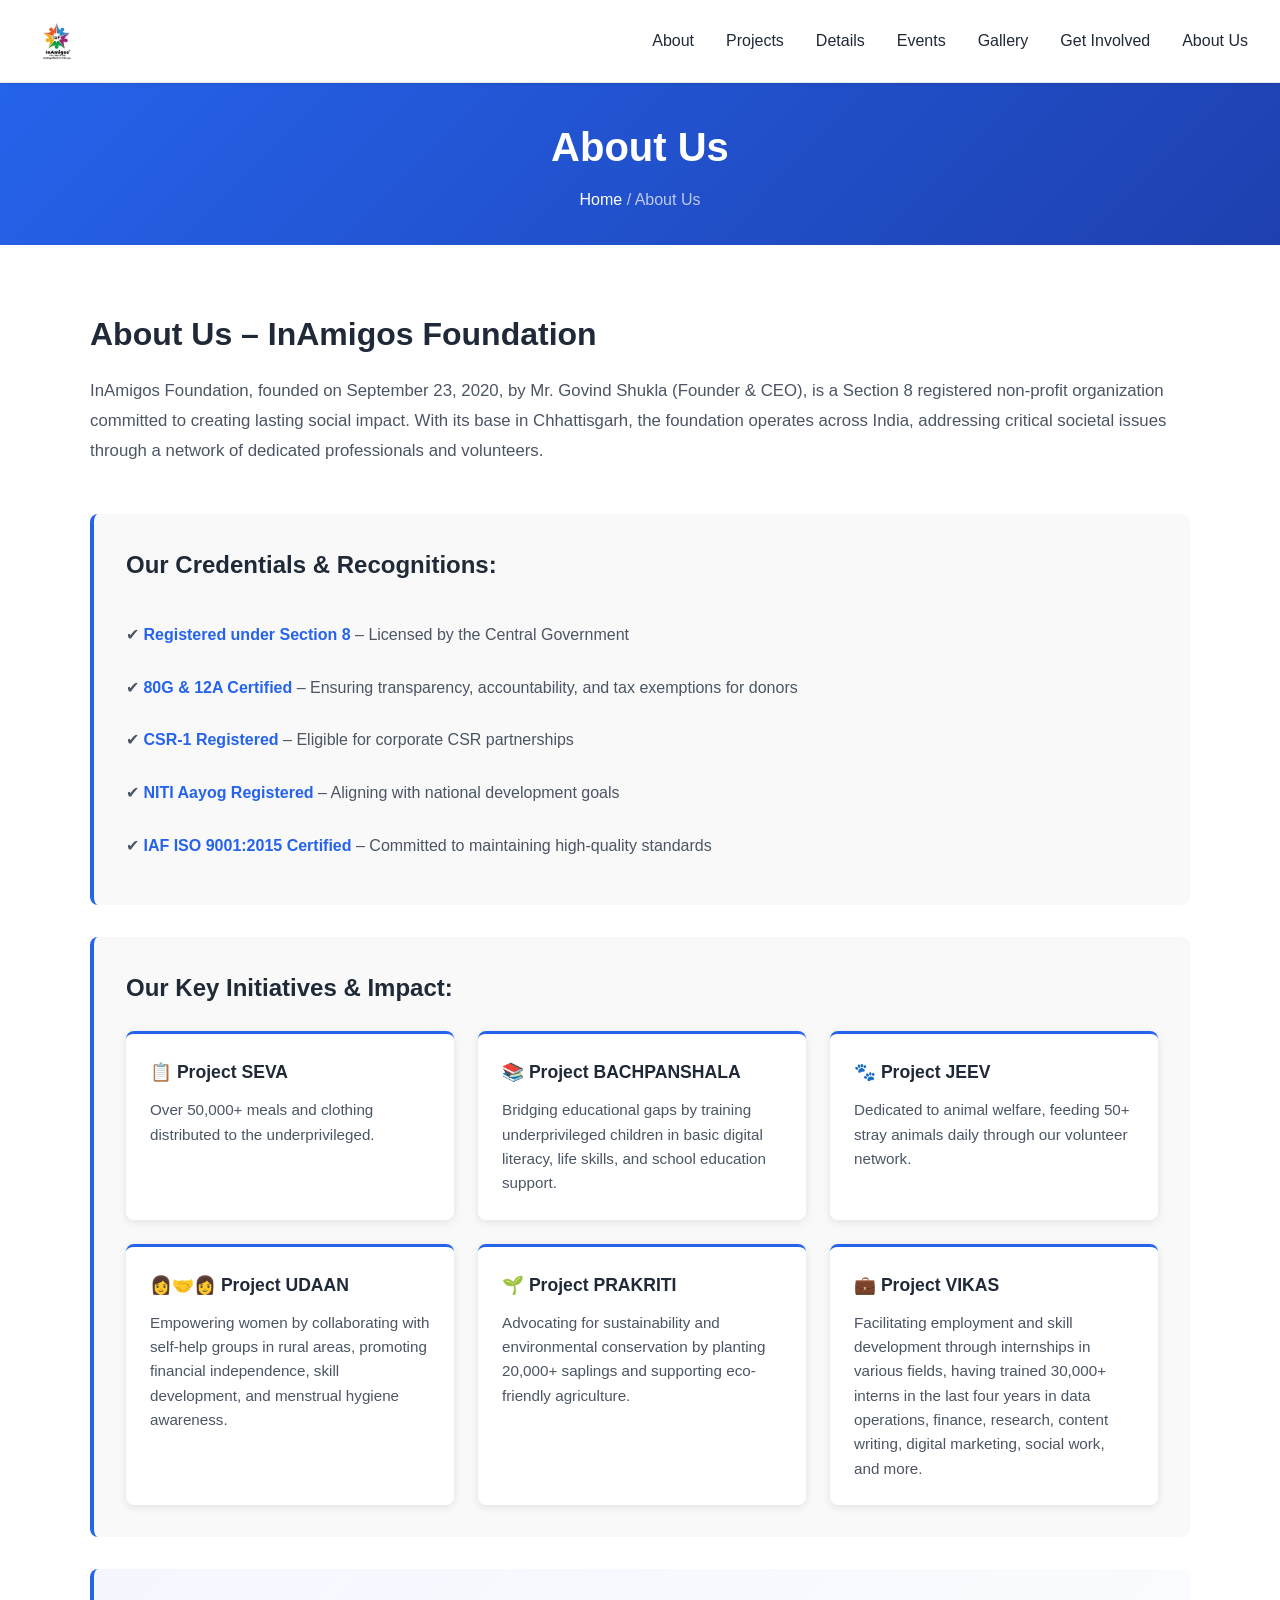
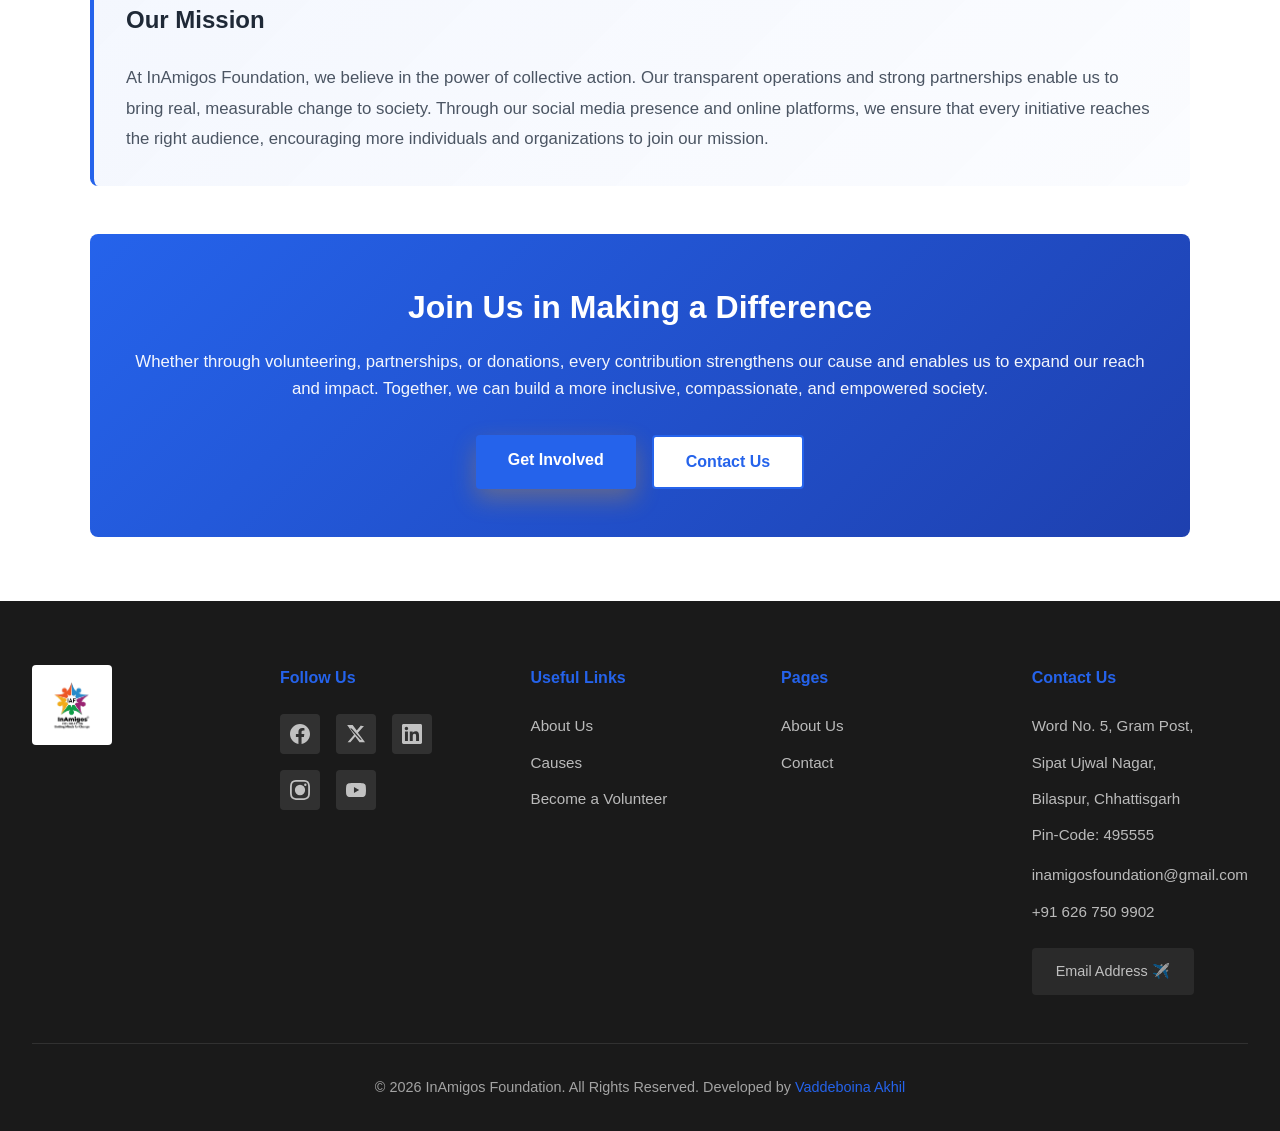
==== about.html @ f572f161 "Add new pages and fix UI issues: contact.html, about.html, footer colors (blue theme), project detai" ====
<!DOCTYPE html>
<html lang="en">
<head>
    <meta charset="UTF-8">
    <meta name="viewport" content="width=device-width, initial-scale=1.0">
    <title>About Us - InAmigos Foundation</title>
    <link rel="stylesheet" href="styles.css">
</head>
<body>
    <!-- Navigation Bar -->
    <nav class="navbar">
        <a href="index.html" class="navbar-brand"><img src="InAmigo Foundation_logo.png" alt="InAmigos Foundation Logo" class="navbar-logo" /></a>
        <ul class="navbar-links">
            <li><a href="index.html#about">About</a></li>
            <li><a href="index.html#projects">Projects</a></li>
            <li><a href="index.html#project-details">Details</a></li>
            <li><a href="index.html#events">Events</a></li>
            <li><a href="index.html#gallery">Gallery</a></li>
            <li><a href="index.html#cta">Get Involved</a></li>
            <li><a href="about.html">About Us</a></li>
        </ul>
    </nav>

    <!-- Hero Section -->
    <section class="hero" style="padding: 2rem 2rem; background: linear-gradient(135deg, #2563eb 0%, #1e40af 100%); min-height: auto;">
        <div class="hero-content" style="text-align: center;">
            <h1 style="font-size: 2.5rem; color: white; margin-bottom: 0.5rem;">About Us</h1>
            <p style="font-size: 1rem; color: rgba(255, 255, 255, 0.9);">
                <a href="index.html" style="color: white; text-decoration: none;">Home</a> 
                <span style="color: rgba(255, 255, 255, 0.7);"> / About Us</span>
            </p>
        </div>
    </section>

    <!-- About Content Section -->
    <section class="about-section">
        <div class="about-container">
            <!-- About Us Intro -->
            <div class="about-intro">
                <h2>About Us – InAmigos Foundation</h2>
                <p>
                    InAmigos Foundation, founded on September 23, 2020, by Mr. Govind Shukla (Founder & CEO), is a Section 8 registered non-profit organization committed to creating lasting social impact. With its base in Chhattisgarh, the foundation operates across India, addressing critical societal issues through a network of dedicated professionals and volunteers.
                </p>
            </div>

            <!-- Credentials & Recognitions -->
            <div class="about-section-box">
                <h3>Our Credentials & Recognitions:</h3>
                <ul class="credentials-list">
                    <li>✔ <strong>Registered under Section 8</strong> – Licensed by the Central Government</li>
                    <li>✔ <strong>80G & 12A Certified</strong> – Ensuring transparency, accountability, and tax exemptions for donors</li>
                    <li>✔ <strong>CSR-1 Registered</strong> – Eligible for corporate CSR partnerships</li>
                    <li>✔ <strong>NITI Aayog Registered</strong> – Aligning with national development goals</li>
                    <li>✔ <strong>IAF ISO 9001:2015 Certified</strong> – Committed to maintaining high-quality standards</li>
                </ul>
            </div>

            <!-- Key Initiatives & Impact -->
            <div class="about-section-box">
                <h3>Our Key Initiatives & Impact:</h3>
                <div class="initiatives-grid">
                    <div class="initiative-item">
                        <h4>📋 Project SEVA</h4>
                        <p>Over 50,000+ meals and clothing distributed to the underprivileged.</p>
                    </div>
                    <div class="initiative-item">
                        <h4>📚 Project BACHPANSHALA</h4>
                        <p>Bridging educational gaps by training underprivileged children in basic digital literacy, life skills, and school education support.</p>
                    </div>
                    <div class="initiative-item">
                        <h4>🐾 Project JEEV</h4>
                        <p>Dedicated to animal welfare, feeding 50+ stray animals daily through our volunteer network.</p>
                    </div>
                    <div class="initiative-item">
                        <h4>👩‍🤝‍👩 Project UDAAN</h4>
                        <p>Empowering women by collaborating with self-help groups in rural areas, promoting financial independence, skill development, and menstrual hygiene awareness.</p>
                    </div>
                    <div class="initiative-item">
                        <h4>🌱 Project PRAKRITI</h4>
                        <p>Advocating for sustainability and environmental conservation by planting 20,000+ saplings and supporting eco-friendly agriculture.</p>
                    </div>
                    <div class="initiative-item">
                        <h4>💼 Project VIKAS</h4>
                        <p>Facilitating employment and skill development through internships in various fields, having trained 30,000+ interns in the last four years in data operations, finance, research, content writing, digital marketing, social work, and more.</p>
                    </div>
                </div>
            </div>

            <!-- Mission Statement -->
            <div class="about-section-box mission-box">
                <h3>Our Mission</h3>
                <p>
                    At InAmigos Foundation, we believe in the power of collective action. Our transparent operations and strong partnerships enable us to bring real, measurable change to society. Through our social media presence and online platforms, we ensure that every initiative reaches the right audience, encouraging more individuals and organizations to join our mission.
                </p>
            </div>

            <!-- Call to Action -->
            <div class="about-cta">
                <h3>Join Us in Making a Difference</h3>
                <p>Whether through volunteering, partnerships, or donations, every contribution strengthens our cause and enables us to expand our reach and impact. Together, we can build a more inclusive, compassionate, and empowered society.</p>
                <div style="display: flex; gap: 1rem; justify-content: center; margin-top: 2rem;">
                    <a href="index.html#cta" class="btn-primary" style="display: inline-block; padding: 0.75rem 2rem; background: #2563eb; color: white; text-decoration: none; border-radius: 4px; font-weight: 600;">Get Involved</a>
                    <a href="contact.html" class="btn-secondary" style="display: inline-block; padding: 0.75rem 2rem; background: white; color: #2563eb; border: 2px solid #2563eb; text-decoration: none; border-radius: 4px; font-weight: 600;">Contact Us</a>
                </div>
            </div>
        </div>
    </section>

    <!-- Footer -->
    <footer>
        <div class="footer-content">
            <div class="footer-section footer-logo">
                <img src="InAmigo Foundation_logo.png" alt="InAmigos Foundation Logo" class="footer-logo-img" />
            </div>

            <!-- Follow Us Section -->
            <div class="footer-section">
                <h3>Follow us</h3>
                <div class="social-links">
                    <a href="https://www.facebook.com/109800320841732/posts/289306342891128/" target="_blank" rel="noopener noreferrer" class="social-link" title="Facebook">
                        <svg width="24" height="24" viewBox="0 0 24 24" fill="currentColor"><path d="M24 12.073c0-6.627-5.373-12-12-12s-12 5.373-12 12c0 5.99 4.388 10.954 10.125 11.854v-8.385H7.078v-3.47h3.047V9.43c0-3.007 1.792-4.669 4.533-4.669 1.312 0 2.686.235 2.686.235v2.953H15.83c-1.491 0-1.956.925-1.956 1.874v2.25h3.328l-.532 3.47h-2.796v8.385C19.612 23.027 24 18.062 24 12.073z"/></svg>
                    </a>
                    <a href="https://twitter.com/InamigosF?s=08" target="_blank" rel="noopener noreferrer" class="social-link" title="X">
                        <svg width="24" height="24" viewBox="0 0 24 24" fill="currentColor"><path d="M18.244 2.25h3.308l-7.227 8.26 8.502 11.24h-6.627l-5.1-6.694-5.867 6.694h-3.306l7.734-8.835-8.275-11.665h6.604l4.914 6.469 5.45-6.469zM17.002 18.807h1.844L6.803 5.528H4.872l12.13 13.279z"/></svg>
                    </a>
                    <a href="https://www.linkedin.com/company/inamigos-foundation" target="_blank" rel="noopener noreferrer" class="social-link" title="LinkedIn">
                        <svg width="24" height="24" viewBox="0 0 24 24" fill="currentColor"><path d="M20.447 20.452h-3.554v-5.569c0-1.328-.027-3.037-1.852-3.037-1.853 0-2.136 1.445-2.136 2.939v5.667H9.351V9h3.414v1.561h.046c.477-.9 1.637-1.85 3.37-1.85 3.601 0 4.267 2.37 4.267 5.455v6.286zM5.337 7.433c-1.144 0-2.063-.926-2.063-2.065 0-1.138.92-2.063 2.063-2.063 1.14 0 2.064.925 2.064 2.063 0 1.139-.925 2.065-2.064 2.065zm1.782 13.019H3.555V9h3.564v11.452zM22.225 0H1.771C.792 0 0 .774 0 1.729v20.542C0 23.227.792 24 1.771 24h20.451C23.2 24 24 23.227 24 22.271V1.729C24 .774 23.2 0 22.225 0z"/></svg>
                    </a>
                    <a href="https://instagram.com/inamigos?utm_medium=copy_link" target="_blank" rel="noopener noreferrer" class="social-link" title="Instagram">
                        <svg width="24" height="24" viewBox="0 0 24 24" fill="currentColor"><path d="M12 2.163c3.204 0 3.584.012 4.85.07 3.252.148 4.771 1.691 4.919 4.919.058 1.265.069 1.645.069 4.849 0 3.205-.012 3.584-.069 4.849-.149 3.225-1.664 4.771-4.919 4.919-1.266.058-1.644.07-4.85.07-3.204 0-3.584-.012-4.849-.07-3.26-.149-4.771-1.699-4.919-4.92-.058-1.265-.07-1.644-.07-4.849 0-3.204.013-3.583.07-4.849.149-3.227 1.664-4.771 4.919-4.919 1.266-.057 1.645-.069 4.849-.069zm0-2.163c-3.259 0-3.667.014-4.947.072-4.358.2-6.78 2.618-6.98 6.98-.059 1.281-.073 1.689-.073 4.948 0 3.259.014 3.668.072 4.948.2 4.358 2.618 6.78 6.98 6.98 1.281.058 1.689.072 4.948.072 3.259 0 3.668-.014 4.948-.072 4.354-.2 6.782-2.618 6.979-6.98.059-1.28.073-1.689.073-4.948 0-3.259-.014-3.667-.072-4.947-.196-4.354-2.617-6.78-6.979-6.98-1.281-.059-1.69-.073-4.949-.073zM5.838 12a6.162 6.162 0 1 1 12.324 0 6.162 6.162 0 0 1-12.324 0zM12 16a4 4 0 1 1 0-8 4 4 0 0 1 0 8zm4.965-10.322a1.44 1.44 0 1 1 2.881.001 1.44 1.44 0 0 1-2.881-.001z"/></svg>
                    </a>
                    <a href="https://youtube.com/@inamigosfoundation4296" target="_blank" rel="noopener noreferrer" class="social-link" title="YouTube">
                        <svg width="24" height="24" viewBox="0 0 24 24" fill="currentColor"><path d="M23.498 6.186a3.016 3.016 0 0 0-2.122-2.136C19.505 3.545 12 3.545 12 3.545s-7.505 0-9.377.505A3.017 3.017 0 0 0 .502 6.186C0 8.07 0 12 0 12s0 3.93.502 5.814a3.016 3.016 0 0 0 2.122 2.136c1.871.505 9.376.505 9.376.505s7.505 0 9.377-.505a3.015 3.015 0 0 0 2.122-2.136C24 15.93 24 12 24 12s0-3.93-.502-5.814zM9.545 15.568V8.432L15.818 12l-6.273 3.568z"/></svg>
                    </a>
                </div>
            </div>

            <!-- Useful Links Section -->
            <div class="footer-section">
                <h3 style="color: #2563eb;">Useful Links</h3>
                <p><a href="#">About Us</a></p>
                <p><a href="#">Causes</a></p>
                <p><a href="#">Become a Volunteer</a></p>
            </div>

            <!-- Pages Section -->
            <div class="footer-section">
                <h3 style="color: #2563eb;">pages</h3>
                <p><a href="about.html">About Us</a></p>
                <p><a href="contact.html">Contact</a></p>
            </div>

            <!-- Contact Us Section -->
            <div class="footer-section">
                <h3 style="color: #2563eb;">Contact Us</h3>
                <p>Word No. 5, Gram Post,</p>
                <p>Sipat Ujwal Nagar,</p>
                <p>Bilaspur, Chhattisgarh</p>
                <p>Pin-Code: 495555</p>
                <p style="margin-top: 1rem;"><a href="mailto:inamigosfoundation@gmail.com">inamigosfoundation@gmail.com</a></p>
                <p><a href="tel:+916267509902">+91 626 750 9902</a></p>
                <div style="margin-top: 1rem;">
                    <a href="contact.html" class="email-button" style="display: inline-block; text-decoration: none;">Email Address ✈️</a>
                </div>
            </div>
        </div>
        <div class="footer-bottom">
            <p>&copy; 2026 InAmigos Foundation. All Rights Reserved. Developed by <a href="#" style="color: #2563eb;">Vaddeboina Akhil</a></p>
        </div>
    </footer>

    <!-- Back to Top Button -->
    <button class="back-to-top" id="backToTop" onclick="scrollToTop()">⬆️</button>

    <script>
        // Scroll to top functionality
        function scrollToTop() {
            window.scrollTo({ top: 0, behavior: 'smooth' });
        }

        // Show/hide back to top button
        window.addEventListener('scroll', function() {
            const backToTopBtn = document.getElementById('backToTop');
            if (window.pageYOffset > 300) {
                backToTopBtn.style.display = 'block';
            } else {
                backToTopBtn.style.display = 'none';
            }
        });
    </script>

    <style>
        /* About Section Styles */
        .about-section {
            max-width: 1400px;
            margin: 0 auto;
            padding: 4rem 2rem;
        }

        .about-container {
            max-width: 1100px;
            margin: 0 auto;
        }

        .about-intro {
            margin-bottom: 3rem;
        }

        .about-intro h2 {
            font-size: 2rem;
            color: #1f2937;
            margin-bottom: 1rem;
        }

        .about-intro p {
            font-size: 1.05rem;
            color: #4b5563;
            line-height: 1.8;
        }

        .about-section-box {
            background: #f9f9f9;
            padding: 2rem;
            border-radius: 8px;
            margin-bottom: 2rem;
            border-left: 4px solid #2563eb;
        }

        .about-section-box h3 {
            font-size: 1.5rem;
            color: #1f2937;
            margin-bottom: 1.5rem;
        }

        .credentials-list {
            list-style: none;
            padding: 0;
        }

        .credentials-list li {
            padding: 0.75rem 0;
            color: #4b5563;
            line-height: 1.8;
            font-size: 1rem;
        }

        .credentials-list li strong {
            color: #2563eb;
        }

        .initiatives-grid {
            display: grid;
            grid-template-columns: repeat(auto-fit, minmax(300px, 1fr));
            gap: 1.5rem;
        }

        .initiative-item {
            background: white;
            padding: 1.5rem;
            border-radius: 8px;
            border-top: 3px solid #2563eb;
            box-shadow: 0 2px 8px rgba(0, 0, 0, 0.1);
        }

        .initiative-item h4 {
            font-size: 1.1rem;
            color: #1f2937;
            margin-bottom: 0.75rem;
        }

        .initiative-item p {
            color: #4b5563;
            line-height: 1.6;
            font-size: 0.95rem;
        }

        .mission-box {
            background: linear-gradient(135deg, rgba(37, 99, 235, 0.05) 0%, rgba(37, 99, 235, 0.02) 100%);
            border-left-color: #2563eb;
        }

        .mission-box p {
            font-size: 1.05rem;
            color: #4b5563;
            line-height: 1.8;
        }

        .about-cta {
            background: linear-gradient(135deg, #2563eb 0%, #1e40af 100%);
            color: white;
            padding: 3rem 2rem;
            border-radius: 8px;
            text-align: center;
            margin-top: 3rem;
        }

        .about-cta h3 {
            font-size: 2rem;
            margin-bottom: 1rem;
        }

        .about-cta p {
            font-size: 1.05rem;
            margin-bottom: 1rem;
            opacity: 0.95;
        }

        .btn-primary {
            transition: all 0.3s ease;
        }

        .btn-primary:hover {
            background: #1e40af;
            transform: translateY(-2px);
            box-shadow: 0 4px 12px rgba(37, 99, 235, 0.4);
        }

        .btn-secondary {
            transition: all 0.3s ease;
        }

        .btn-secondary:hover {
            background: #2563eb;
            color: white;
            transform: translateY(-2px);
        }

        /* Responsive Design */
        @media (max-width: 768px) {
            .about-section {
                padding: 2rem 1rem;
            }

            .about-intro h2 {
                font-size: 1.5rem;
            }

            .about-section-box h3 {
                font-size: 1.25rem;
            }

            .initiatives-grid {
                grid-template-columns: 1fr;
            }

            .about-cta {
                padding: 2rem 1rem;
            }

            .about-cta h3 {
                font-size: 1.5rem;
            }

            .about-cta p {
                font-size: 0.95rem;
            }
        }
    </style>
</body>
</html>
---- styles.css ----
* {
    margin: 0;
    padding: 0;
    box-sizing: border-box;
}

:root {
    --primary: #2563eb;
    --primary-dark: #1e40af;
    --accent: #f59e0b;
    --accent-dark: #d97706;
    --background: #ffffff;
    --foreground: #1f2937;
    --text-light: #6b7280;
    --border-color: #e5e7eb;
    --success: #10b981;
    --warning: #dc2626;
    --purple: #8b5cf6;
}

html {
    scroll-behavior: smooth;
}

body {
    font-family: -apple-system, BlinkMacSystemFont, 'Segoe UI', 'Roboto', 'Oxygen', 'Ubuntu', 'Cantarell', sans-serif;
    background-color: var(--background);
    color: var(--foreground);
    line-height: 1.6;
}

/* Scrollbar Progress Bar */
.scroll-progress {
    position: fixed;
    top: 0;
    left: 0;
    height: 3px;
    background: linear-gradient(to right, var(--primary), var(--accent));
    width: 0%;
    z-index: 1000;
    transition: width 0.1s ease;
}

/* Navigation Bar */
.navbar {
    position: sticky;
    top: 0;
    z-index: 50;
    background: rgba(255, 255, 255, 0.95);
    backdrop-filter: blur(10px);
    border-bottom: 1px solid var(--border-color);
    padding: 1rem 2rem;
    display: flex;
    justify-content: space-between;
    align-items: center;
    box-shadow: 0 1px 3px rgba(0, 0, 0, 0.1);
}

.navbar-brand {
    font-size: 1.5rem;
    font-weight: 700;
    color: var(--primary);
    text-decoration: none;
    display: flex;
    align-items: center;
}

.navbar-logo {
    height: 50px;
    width: auto;
    object-fit: contain;
}

.navbar-links {
    display: flex;
    gap: 2rem;
    list-style: none;
}

.navbar-links a {
    text-decoration: none;
    color: var(--foreground);
    font-weight: 500;
    transition: color 0.3s ease;
}

.navbar-links a:hover {
    color: var(--primary);
}

@media (max-width: 768px) {
    .navbar-links {
        display: none;
    }
}

/* Back to Top Button */
.back-to-top {
    position: fixed;
    bottom: 2rem;
    right: 2rem;
    width: 3rem;
    height: 3rem;
    background: var(--primary);
    color: white;
    border: none;
    border-radius: 50%;
    cursor: pointer;
    display: flex;
    align-items: center;
    justify-content: center;
    font-size: 1.5rem;
    z-index: 40;
    opacity: 0;
    visibility: hidden;
    transition: all 0.3s ease;
    box-shadow: 0 4px 12px rgba(37, 99, 235, 0.4);
}

.back-to-top.show {
    opacity: 1;
    visibility: visible;
}

.back-to-top:hover {
    background: var(--primary-dark);
    transform: translateY(-2px);
}

/* Hero Section */
.hero {
    position: relative;
    min-height: 100vh;
    display: flex;
    align-items: center;
    justify-content: center;
    overflow: hidden;
    padding: 2rem;
}

.hero-background {
    position: absolute;
    top: 0;
    left: 0;
    right: 0;
    bottom: 0;
    background: url('https://images.unsplash.com/photo-1488521787991-ed7bbaae773c?w=1600') center / cover;
    z-index: 0;
}

.hero-overlay {
    position: absolute;
    top: 0;
    left: 0;
    right: 0;
    bottom: 0;
    background: linear-gradient(135deg, rgba(37, 99, 235, 0.9), rgba(30, 64, 175, 0.85));
    z-index: 1;
}

.hero-content {
    position: relative;
    z-index: 10;
    max-width: 56rem;
    text-align: center;
    color: white;
    animation: fadeInUp 1s ease-out;
}

@keyframes fadeInUp {
    from {
        opacity: 0;
        transform: translateY(30px);
    }
    to {
        opacity: 1;
        transform: translateY(0);
    }
}

.hero-tag {
    display: inline-flex;
    align-items: center;
    gap: 0.5rem;
    background: rgba(255, 255, 255, 0.15);
    backdrop-filter: blur(10px);
    border: 1px solid rgba(255, 255, 255, 0.25);
    padding: 0.375rem 1rem;
    border-radius: 9999px;
    font-size: 0.875rem;
    font-weight: 500;
    margin-bottom: 1.5rem;
}

.hero-title {
    font-size: clamp(2rem, 10vw, 4rem);
    font-weight: 800;
    line-height: 1.05;
    margin-bottom: 1.5rem;
    letter-spacing: -0.02em;
}

.hero-title .accent {
    color: var(--accent);
}

.hero-description {
    font-size: 1.125rem;
    color: rgba(255, 255, 255, 0.9);
    max-width: 32rem;
    margin: 1.5rem auto;
    line-height: 1.6;
}

.hero-buttons {
    display: flex;
    flex-wrap: wrap;
    gap: 1rem;
    justify-content: center;
    margin-top: 2.5rem;
}

.btn {
    display: inline-flex;
    align-items: center;
    gap: 0.5rem;
    padding: 0.875rem 1.75rem;
    border-radius: 9999px;
    font-weight: 600;
    text-decoration: none;
    border: none;
    cursor: pointer;
    transition: all 0.3s ease;
    font-size: 1rem;
}

.btn-primary {
    background: var(--accent);
    color: white;
    box-shadow: 0 10px 25px rgba(245, 158, 11, 0.3);
}

.btn-primary:hover {
    background: var(--accent-dark);
    transform: translateY(-2px);
    box-shadow: 0 15px 35px rgba(245, 158, 11, 0.4);
}

.btn-secondary {
    background: transparent;
    border: 2px solid var(--primary);
    color: var(--primary);
    font-weight: 600;
}

.btn-secondary:hover {
    background: var(--primary);
    border-color: var(--primary);
    color: white;
    transform: translateY(-2px);
    box-shadow: 0 10px 25px rgba(37, 99, 235, 0.3);
}

/* Hero section specific styles */
.hero .btn-secondary {
    background: rgba(255, 255, 255, 0.15);
    border: 2px solid white;
    color: white;
}

.hero .btn-secondary:hover {
    background: rgba(255, 255, 255, 0.25);
    border-color: white;
    color: white;
    box-shadow: 0 10px 25px rgba(255, 255, 255, 0.2);
}

/* About Section */
.about {
    padding: 5rem 2rem;
    max-width: 1200px;
    margin: 0 auto;
}

.section-title {
    font-size: 2.5rem;
    font-weight: 800;
    text-align: center;
    margin-bottom: 3rem;
    color: var(--foreground);
}

.about-content {
    display: grid;
    grid-template-columns: 1fr 1fr;
    gap: 3rem;
    align-items: center;
}

.about-text h3 {
    font-size: 1.875rem;
    margin-bottom: 1rem;
    color: var(--primary);
}

.about-text p {
    color: var(--text-light);
    margin-bottom: 1rem;
    line-height: 1.8;
}

.stats {
    display: grid;
    grid-template-columns: repeat(2, 1fr);
    gap: 2rem;
    margin-top: 2rem;
}

.stat-box {
    padding: 1.5rem;
    background: linear-gradient(135deg, rgba(37, 99, 235, 0.1), rgba(245, 158, 11, 0.1));
    border-radius: 12px;
    border: 1px solid var(--border-color);
}

.stat-number {
    font-size: 2rem;
    font-weight: 700;
    color: var(--primary);
}

.stat-label {
    color: var(--text-light);
    font-size: 0.875rem;
    margin-top: 0.5rem;
}

@media (max-width: 768px) {
    .about-content {
        grid-template-columns: 1fr;
    }

    .stats {
        grid-template-columns: 1fr;
    }
}

/* Get to Know Us Better Section */
.get-to-know-us {
    padding: 5rem 2rem;
    background: white;
}

.get-to-know-container {
    max-width: 1200px;
    margin: 0 auto;
    display: grid;
    grid-template-columns: 1fr 1fr;
    gap: 3rem;
    align-items: center;
}

.get-to-know-content h2 {
    font-size: 2.5rem;
    font-weight: 800;
    color: var(--foreground);
    margin-bottom: 1.5rem;
}

.get-to-know-content p {
    color: var(--text-light);
    line-height: 1.8;
    margin-bottom: 2rem;
    font-size: 0.95rem;
}

.know-more-btn {
    background: var(--success);
    color: white;
    border: none;
    padding: 0.875rem 2rem;
    border-radius: 6px;
    font-weight: 600;
    cursor: pointer;
    transition: all 0.3s ease;
    font-size: 0.95rem;
}

.know-more-btn:hover {
    background: #059669;
    transform: translateY(-2px);
    box-shadow: 0 8px 20px rgba(16, 185, 129, 0.2);
}

.get-to-know-image img {
    width: 100%;
    border-radius: 12px;
    box-shadow: 0 8px 24px rgba(0, 0, 0, 0.1);
}

@media (max-width: 768px) {
    .get-to-know-container {
        grid-template-columns: 1fr;
    }

    .get-to-know-content h2 {
        font-size: 1.75rem;
    }
}

/* Projects Section */
.projects {
    padding: 5rem 2rem;
    background: #f9fafb;
}

.projects-container {
    max-width: 1200px;
    margin: 0 auto;
}

.projects-grid {
    display: grid;
    grid-template-columns: repeat(auto-fit, minmax(300px, 1fr));
    gap: 2rem;
    margin-top: 3rem;
}

.project-card {
    background: white;
    padding: 2rem;
    border-radius: 12px;
    border: 1px solid var(--border-color);
    transition: all 0.3s ease;
    cursor: pointer;
    box-shadow: 0 1px 3px rgba(0, 0, 0, 0.1);
}

.project-card:hover {
    transform: translateY(-8px);
    box-shadow: 0 12px 24px rgba(0, 0, 0, 0.15);
    border-color: var(--primary);
}

.project-emoji {
    font-size: 2.5rem;
    margin-bottom: 1rem;
}

.project-tag {
    display: inline-block;
    padding: 0.375rem 0.75rem;
    background: rgba(37, 99, 235, 0.1);
    color: var(--primary);
    border-radius: 6px;
    font-size: 0.75rem;
    font-weight: 600;
    margin-bottom: 1rem;
}

.project-card h3 {
    font-size: 1.25rem;
    margin-bottom: 0.5rem;
    color: var(--foreground);
}

.project-card p {
    color: var(--text-light);
    line-height: 1.6;
}

/* Our Causes Section */
.our-causes {
    padding: 5rem 2rem;
    background: white;
    text-align: center;
}

.causes-container {
    max-width: 1200px;
    margin: 0 auto;
}

.view-all-btn {
    background: transparent;
    border: 2px solid var(--primary);
    color: var(--primary);
    padding: 0.75rem 2rem;
    border-radius: 6px;
    font-weight: 600;
    cursor: pointer;
    transition: all 0.3s ease;
    font-size: 0.95rem;
    margin-top: 2rem;
}

.view-all-btn:hover {
    background: var(--primary);
    color: white;
    transform: translateY(-2px);
    box-shadow: 0 8px 20px rgba(37, 99, 235, 0.2);
}

/* Statistics Section */
.stats-section {
    padding: 3rem 2rem;
    background: #1f2937;
    color: white;
}

.stats-container {
    max-width: 1200px;
    margin: 0 auto;
    display: grid;
    grid-template-columns: repeat(auto-fit, minmax(200px, 1fr));
    gap: 3rem;
    text-align: center;
}

.stat-item {
    display: flex;
    flex-direction: column;
    align-items: center;
    gap: 1rem;
}

.stat-item .stat-icon {
    width: 50px;
    height: 50px;
    color: white;
    stroke: white;
}

.stat-item .stat-icon path {
    fill: white;
}

.stat-item .stat-value {
    font-size: 2.5rem;
    font-weight: 800;
    color: white;
}

.stat-item .stat-label {
    font-size: 0.85rem;
    letter-spacing: 1px;
    color: rgba(255, 255, 255, 0.7);
    text-transform: uppercase;
    font-weight: 600;
}

/* Our Volunteers Section */
.our-volunteers {
    padding: 5rem 2rem;
    background: white;
}

.volunteers-container {
    max-width: 1200px;
    margin: 0 auto;
}

.our-volunteers .section-title {
    text-align: center;
    margin-bottom: 3rem;
}

.volunteers-grid {
    display: grid;
    grid-template-columns: repeat(auto-fit, minmax(280px, 1fr));
    gap: 2rem;
}

.volunteer-card {
    background: white;
    border-radius: 12px;
    overflow: hidden;
    box-shadow: 0 4px 15px rgba(0, 0, 0, 0.1);
    transition: all 0.3s ease;
    text-align: center;
}

.volunteer-card:hover {
    transform: translateY(-8px);
    box-shadow: 0 12px 30px rgba(0, 0, 0, 0.15);
}

.volunteer-card img {
    width: 100%;
    height: 300px;
    object-fit: cover;
    object-position: 50% 30%;
    display: block;
}

.volunteer-card:nth-child(1) img {
    object-position: 50% 10%;
}

.volunteer-card:nth-child(3) img {
    object-position: 50% 10%;
}

.volunteer-card h3 {
    font-size: 1.25rem;
    color: var(--foreground);
    margin: 1.5rem 1rem 0.5rem;
    font-weight: 700;
}

.volunteer-card p {
    color: var(--text-light);
    padding: 0 1rem 1.5rem;
    font-size: 0.95rem;
}

/* Gallery Section */
.gallery {
    padding: 5rem 2rem;
    max-width: 1200px;
    margin: 0 auto;
}

.gallery-grid {
    display: grid;
    grid-template-columns: repeat(auto-fit, minmax(250px, 1fr));
    gap: 1.5rem;
    margin-top: 3rem;
}

.gallery-item {
    position: relative;
    height: 300px;
    border-radius: 12px;
    overflow: hidden;
    cursor: pointer;
    box-shadow: 0 4px 12px rgba(0, 0, 0, 0.1);
    transition: all 0.3s ease;
}

.gallery-item:hover {
    transform: scale(1.05);
    box-shadow: 0 12px 24px rgba(0, 0, 0, 0.2);
}

.gallery-item img {
    width: 100%;
    height: 100%;
    object-fit: cover;
    transition: transform 0.3s ease;
}

.gallery-item:hover img {
    transform: scale(1.1);
}

.gallery-overlay {
    position: absolute;
    top: 0;
    left: 0;
    right: 0;
    bottom: 0;
    background: rgba(0, 0, 0, 0);
    display: flex;
    align-items: center;
    justify-content: center;
    transition: background 0.3s ease;
}

.gallery-item:hover .gallery-overlay {
    background: rgba(0, 0, 0, 0.4);
}

.gallery-overlay-icon {
    color: white;
    font-size: 2rem;
    opacity: 0;
    transition: opacity 0.3s ease;
}

.gallery-item:hover .gallery-overlay-icon {
    opacity: 1;
}

/* Project Details Section */
.project-details {
    padding: 5rem 2rem;
    background: linear-gradient(135deg, rgba(139, 92, 246, 0.05) 0%, rgba(16, 185, 129, 0.05) 100%);
    min-height: 100vh;
}

.project-details-container {
    max-width: 1200px;
    margin: 0 auto;
}

.detail-cards-grid {
    display: grid;
    grid-template-columns: repeat(auto-fit, minmax(320px, 1fr));
    gap: 2rem;
    margin-top: 3rem;
}

.detail-card {
    background: white;
    border-radius: 12px;
    overflow: hidden;
    box-shadow: 0 4px 15px rgba(0, 0, 0, 0.08);
    transition: all 0.3s ease;
    cursor: pointer;
}

.detail-card:hover {
    transform: translateY(-4px);
    box-shadow: 0 12px 30px rgba(0, 0, 0, 0.12);
}

.detail-card-header {
    padding: 1.5rem;
    background: linear-gradient(135deg, rgba(37, 99, 235, 0.1), rgba(245, 158, 11, 0.1));
    display: flex;
    align-items: center;
    gap: 1rem;
    position: relative;
}

.detail-icon {
    font-size: 2.5rem;
    display: inline-block;
}

.detail-card-header h3 {
    flex: 1;
    font-size: 1.3rem;
    color: var(--foreground);
    margin: 0;
}

.detail-toggle {
    font-size: 1.5rem;
    color: var(--primary);
    font-weight: bold;
    transition: transform 0.3s ease;
}

.detail-card.expanded .detail-toggle {
    transform: rotate(45deg);
}

.detail-card-body {
    max-height: 0;
    overflow: hidden;
    transition: max-height 0.3s ease;
}

.detail-card.expanded .detail-card-body {
    max-height: 1000px;
}

.detail-card.expanded {
    grid-column: 1 / -1;
}

.detail-tag {
    display: inline-block;
    padding: 0.4rem 1rem;
    border-radius: 20px;
    background: rgba(37, 99, 235, 0.1);
    color: var(--primary);
    font-size: 0.8rem;
    font-weight: 600;
    text-transform: uppercase;
    margin-bottom: 1rem;
}

.detail-description {
    color: var(--text-light);
    margin: 0 1.5rem 0 1.5rem;
    line-height: 1.6;
}

.detail-content {
    padding: 1.5rem;
    border-top: 1px solid var(--border-color);
}

.detail-content h4 {
    color: var(--foreground);
    margin-bottom: 1rem;
    font-size: 1rem;
}

.detail-content ul {
    list-style-position: inside;
    margin-bottom: 1.5rem;
}

.detail-content li {
    color: var(--text-light);
    margin-bottom: 0.6rem;
    line-height: 1.5;
}

.detail-stats {
    display: grid;
    grid-template-columns: repeat(auto-fit, minmax(120px, 1fr));
    gap: 1rem;
    margin-top: 1rem;
}

.detail-stat {
    background: linear-gradient(135deg, rgba(37, 99, 235, 0.05), rgba(245, 158, 11, 0.05));
    padding: 1rem;
    border-radius: 8px;
    text-align: center;
}

.stat-value {
    display: block;
    font-size: 1.5rem;
    font-weight: 700;
    color: var(--primary);
    margin-bottom: 0.5rem;
}

.stat-label {
    display: block;
    font-size: 0.8rem;
    color: var(--text-light);
}

/* Events Grid Layout */
.events-grid {
    display: grid;
    grid-template-columns: repeat(auto-fit, minmax(280px, 1fr));
    gap: 2rem;
    margin-top: 3rem;
}

.events-card {
    background: white;
    border-radius: 12px;
    overflow: hidden;
    box-shadow: 0 4px 15px rgba(0, 0, 0, 0.08);
    transition: all 0.3s ease;
    height: 100%;
    display: flex;
    flex-direction: column;
}

.events-card:hover {
    transform: translateY(-8px);
    box-shadow: 0 12px 30px rgba(0, 0, 0, 0.15);
}

.event-card-image {
    height: 180px;
    display: flex;
    align-items: flex-end;
    justify-content: flex-start;
    padding: 1rem;
    position: relative;
}

.event-category {
    display: inline-block;
    background: rgba(255, 255, 255, 0.9);
    color: var(--foreground);
    padding: 0.4rem 0.8rem;
    border-radius: 4px;
    font-size: 0.75rem;
    font-weight: 600;
    text-transform: uppercase;
    letter-spacing: 0.5px;
}

.event-card-content {
    padding: 1.5rem;
    flex: 1;
    display: flex;
    flex-direction: column;
}

.event-card-date {
    font-size: 0.85rem;
    color: var(--accent);
    font-weight: 600;
    margin-bottom: 0.5rem;
}

.event-card-title {
    font-size: 1.2rem;
    font-weight: 700;
    color: var(--foreground);
    margin-bottom: 0.8rem;
    line-height: 1.4;
}

.event-card-description {
    font-size: 0.9rem;
    color: var(--text-light);
    line-height: 1.6;
    margin-bottom: 1rem;
}

.event-highlights {
    font-size: 0.85rem;
    margin-bottom: 1rem;
}

.event-highlights strong {
    color: var(--foreground);
    display: block;
    margin-bottom: 0.5rem;
}

.event-highlights ul {
    list-style-position: inside;
    margin: 0;
    padding: 0;
}

.event-highlights li {
    color: var(--text-light);
    margin-bottom: 0.4rem;
    line-height: 1.4;
}

.read-more-btn {
    align-self: flex-start;
    background: var(--accent);
    color: white;
    border: none;
    padding: 0.6rem 1.2rem;
    border-radius: 6px;
    font-weight: 600;
    font-size: 0.85rem;
    cursor: pointer;
    transition: all 0.3s ease;
    text-transform: uppercase;
    letter-spacing: 0.5px;
}

.read-more-btn:hover {
    background: var(--accent-dark);
    transform: translateX(2px);
}

/* Old Timeline Styles - Keep for backward compatibility */
.timeline {
    position: relative;
    padding: 2rem 0;
    display: none;
}

.timeline::before {
    content: '';
    position: absolute;
    left: 50%;
    transform: translateX(-50%);
    width: 3px;
    height: 100%;
    background: linear-gradient(to bottom, var(--primary), var(--accent));
}

.timeline-item {
    margin-bottom: 2rem;
    position: relative;
}

.timeline-item:nth-child(odd) .event-card {
    margin-left: 0;
    margin-right: auto;
    width: calc(50% - 2rem);
    text-align: right;
}

.timeline-item:nth-child(even) .event-card {
    margin-left: auto;
    margin-right: 0;
    width: calc(50% - 2rem);
    text-align: left;
}

.timeline-marker {
    position: absolute;
    left: 50%;
    top: 2rem;
    transform: translateX(-50%);
    width: 20px;
    height: 20px;
    background: white;
    border: 4px solid var(--primary);
    border-radius: 50%;
    z-index: 10;
    box-shadow: 0 0 0 8px rgba(37, 99, 235, 0.1);
    transition: all 0.3s ease;
}

.timeline-item:hover .timeline-marker {
    background: var(--primary);
    box-shadow: 0 0 0 12px rgba(37, 99, 235, 0.2);
    transform: translateX(-50%) scale(1.2);
}

.event-card {
    background: white;
    border-radius: 12px;
    padding: 2rem;
    box-shadow: 0 4px 15px rgba(0, 0, 0, 0.08);
    transition: all 0.3s ease;
    border-left: 4px solid var(--accent);
}

.timeline-item:nth-child(even) .event-card {
    border-left: none;
    border-right: 4px solid var(--primary);
}

.event-card:hover {
    transform: translateY(-8px);
    box-shadow: 0 12px 30px rgba(0, 0, 0, 0.12);
}

.event-icon {
    font-size: 2.5rem;
    margin-bottom: 1rem;
    display: inline-block;
}

.event-date {
    color: var(--accent);
    font-weight: 600;
    font-size: 0.9rem;
    margin-bottom: 0.5rem;
    text-transform: uppercase;
    letter-spacing: 0.5px;
}

.event-title {
    font-size: 1.3rem;
    color: var(--foreground);
    margin-bottom: 0.8rem;
    font-weight: 700;
}

.event-description {
    color: var(--text-light);
    font-size: 0.95rem;
    line-height: 1.6;
    margin-bottom: 1.2rem;
}

.event-info {
    display: flex;
    flex-wrap: wrap;
    gap: 1rem;
    margin-top: 1rem;
}

.info-item {
    display: inline-flex;
    align-items: center;
    gap: 0.5rem;
    font-size: 0.9rem;
    color: var(--text-light);
    background: rgba(37, 99, 235, 0.05);
    padding: 0.5rem 1rem;
    border-radius: 6px;
}

.event-cta {
    display: inline-block;
    color: var(--primary);
    font-weight: 600;
    text-decoration: none;
    padding: 0.5rem 1rem;
    border-radius: 6px;
    transition: all 0.3s ease;
    border: 2px solid transparent;
}

.event-cta:hover {
    color: white;
    background: var(--primary);
    border-color: var(--primary);
}

/* Lightbox */
.lightbox {
    position: fixed;
    top: 0;
    left: 0;
    width: 100%;
    height: 100%;
    background: rgba(0, 0, 0, 0.9);
    display: none;
    align-items: center;
    justify-content: center;
    z-index: 100;
    padding: 2rem;
}

.lightbox.active {
    display: flex;
}

.lightbox-content {
    position: relative;
    max-width: 90%;
    max-height: 90vh;
}

.lightbox-image {
    max-width: 100%;
    max-height: 90vh;
    border-radius: 8px;
}

.lightbox-close {
    position: absolute;
    top: -3rem;
    right: 0;
    background: white;
    border: none;
    width: 2.5rem;
    height: 2.5rem;
    border-radius: 50%;
    cursor: pointer;
    display: flex;
    align-items: center;
    justify-content: center;
    font-size: 1.5rem;
    transition: all 0.3s ease;
}

.lightbox-close:hover {
    transform: scale(1.1);
}

/* Certifications */
.certifications {
    padding: 5rem 2rem;
    background: linear-gradient(135deg, var(--primary), var(--primary-dark));
    color: white;
}

.certifications-container {
    max-width: 1200px;
    margin: 0 auto;
    text-align: center;
}

.certifications h2 {
    font-size: 2.5rem;
    font-weight: 800;
    margin-bottom: 3rem;
}

.certifications-list {
    display: grid;
    grid-template-columns: repeat(auto-fit, minmax(200px, 1fr));
    gap: 2rem;
}

.cert-item {
    padding: 2rem;
    background: rgba(255, 255, 255, 0.1);
    border: 1px solid rgba(255, 255, 255, 0.2);
    border-radius: 12px;
    backdrop-filter: blur(10px);
    transition: all 0.3s ease;
}

.cert-item:hover {
    background: rgba(255, 255, 255, 0.15);
    transform: translateY(-4px);
}

.cert-item p {
    font-weight: 600;
    font-size: 1rem;
}

/* CTA Section */
.cta {
    padding: 5rem 2rem;
    background: #f9fafb;
    text-align: center;
}

.cta-container {
    max-width: 800px;
    margin: 0 auto;
}

.cta h2 {
    font-size: 2.5rem;
    font-weight: 800;
    margin-bottom: 1rem;
    color: var(--foreground);
}

.cta p {
    font-size: 1.125rem;
    color: var(--text-light);
    margin-bottom: 2rem;
}

.cta-buttons {
    display: flex;
    flex-wrap: wrap;
    gap: 1rem;
    justify-content: center;
}

/* Footer */
footer {
    background: #1a1a1a;
    color: white;
    padding: 4rem 2rem 2rem;
}

.footer-content {
    max-width: 1400px;
    margin: 0 auto;
    display: grid;
    grid-template-columns: 200px 1fr 1fr 1fr 1fr;
    gap: 3rem;
    margin-bottom: 3rem;
}

.footer-logo {
    display: flex;
    align-items: flex-start;
}

.footer-logo-img {
    height: 80px;
    width: auto;
    object-fit: contain;
    background: white;
    padding: 0.5rem;
    border-radius: 4px;
}

.footer-section h3 {
    font-size: 1rem;
    font-weight: 600;
    margin-bottom: 1.5rem;
    text-transform: capitalize;
    color: #2563eb;
}

.footer-section p {
    color: rgba(255, 255, 255, 0.7);
    margin-bottom: 0.75rem;
    font-size: 0.95rem;
}

.footer-section a {
    color: rgba(255, 255, 255, 0.7);
    text-decoration: none;
    transition: color 0.3s ease;
}

.footer-section a:hover {
    color: #2563eb;
}

.social-links {
    display: flex;
    gap: 1rem;
    flex-wrap: wrap;
}

.social-link {
    display: inline-flex;
    align-items: center;
    justify-content: center;
    width: 2.5rem;
    height: 2.5rem;
    background: rgba(255, 255, 255, 0.1);
    border-radius: 4px;
    color: white;
    text-decoration: none;
    transition: all 0.3s ease;
}

.social-link svg {
    width: 20px;
    height: 20px;
    fill: currentColor;
}

.social-link:hover {
    background: #2563eb;
    transform: translateY(-2px);
}

.email-button {
    background: #2a2a2a;
    color: white;
    border: none;
    padding: 0.75rem 1.5rem;
    border-radius: 4px;
    cursor: pointer;
    font-size: 0.9rem;
    transition: all 0.3s ease;
    margin-top: 0.5rem;
}

.email-button:hover {
    background: #2563eb;
}

.footer-bottom {
    border-top: 1px solid rgba(255, 255, 255, 0.1);
    padding-top: 2rem;
    text-align: center;
    color: rgba(255, 255, 255, 0.6);
    font-size: 0.9rem;
}

.footer-bottom a {
    color: #2563eb;
    text-decoration: none;
}

.footer-bottom a:hover {
    text-decoration: underline;
}

/* Responsive Design */
@media (max-width: 768px) {
    .navbar {
        padding: 1rem;
    }

    .navbar-brand {
        font-size: 1.25rem;
    }

    .hero {
        padding: 1rem;
    }

    .hero-title {
        font-size: clamp(1.5rem, 8vw, 2.5rem);
    }

    .hero-buttons {
        flex-direction: column;
    }

    .btn {
        width: 100%;
        justify-content: center;
    }

    .section-title {
        font-size: 2rem;
    }

    .about,
    .projects,
    .project-details,
    .gallery,
    .events,
    .cta {
        padding: 3rem 1rem;
    }

    .about-text h3 {
        font-size: 1.5rem;
    }

    .projects-grid,
    .gallery-grid,
    .detail-cards-grid,
    .events-grid {
        grid-template-columns: 1fr;
    }

    .cta h2 {
        font-size: 2rem;
    }

    /* Events Mobile Responsive */
    .timeline::before {
        left: 15px;
    }

    .timeline-item:nth-child(odd) .event-card,
    .timeline-item:nth-child(even) .event-card {
        width: 100%;
        margin: 0;
        text-align: left;
        margin-left: 3rem;
    }

    .timeline-item:nth-child(even) .event-card {
        border-right: none;
    }

    .timeline-marker {
        left: 8px;
    }

    .event-card {
        border-left: 4px solid var(--accent);
        border-right: none;
    }

    .footer-content {
        grid-template-columns: 1fr;
        gap: 2rem;
    }

    .footer-logo-img {
        height: 60px;
    }
}

/* Reveal Animation */
.reveal {
    opacity: 0;
    transform: translateY(20px);
}

.reveal.active {
    opacity: 1;
    transform: translateY(0);
    transition: all 0.8s ease-out;
}
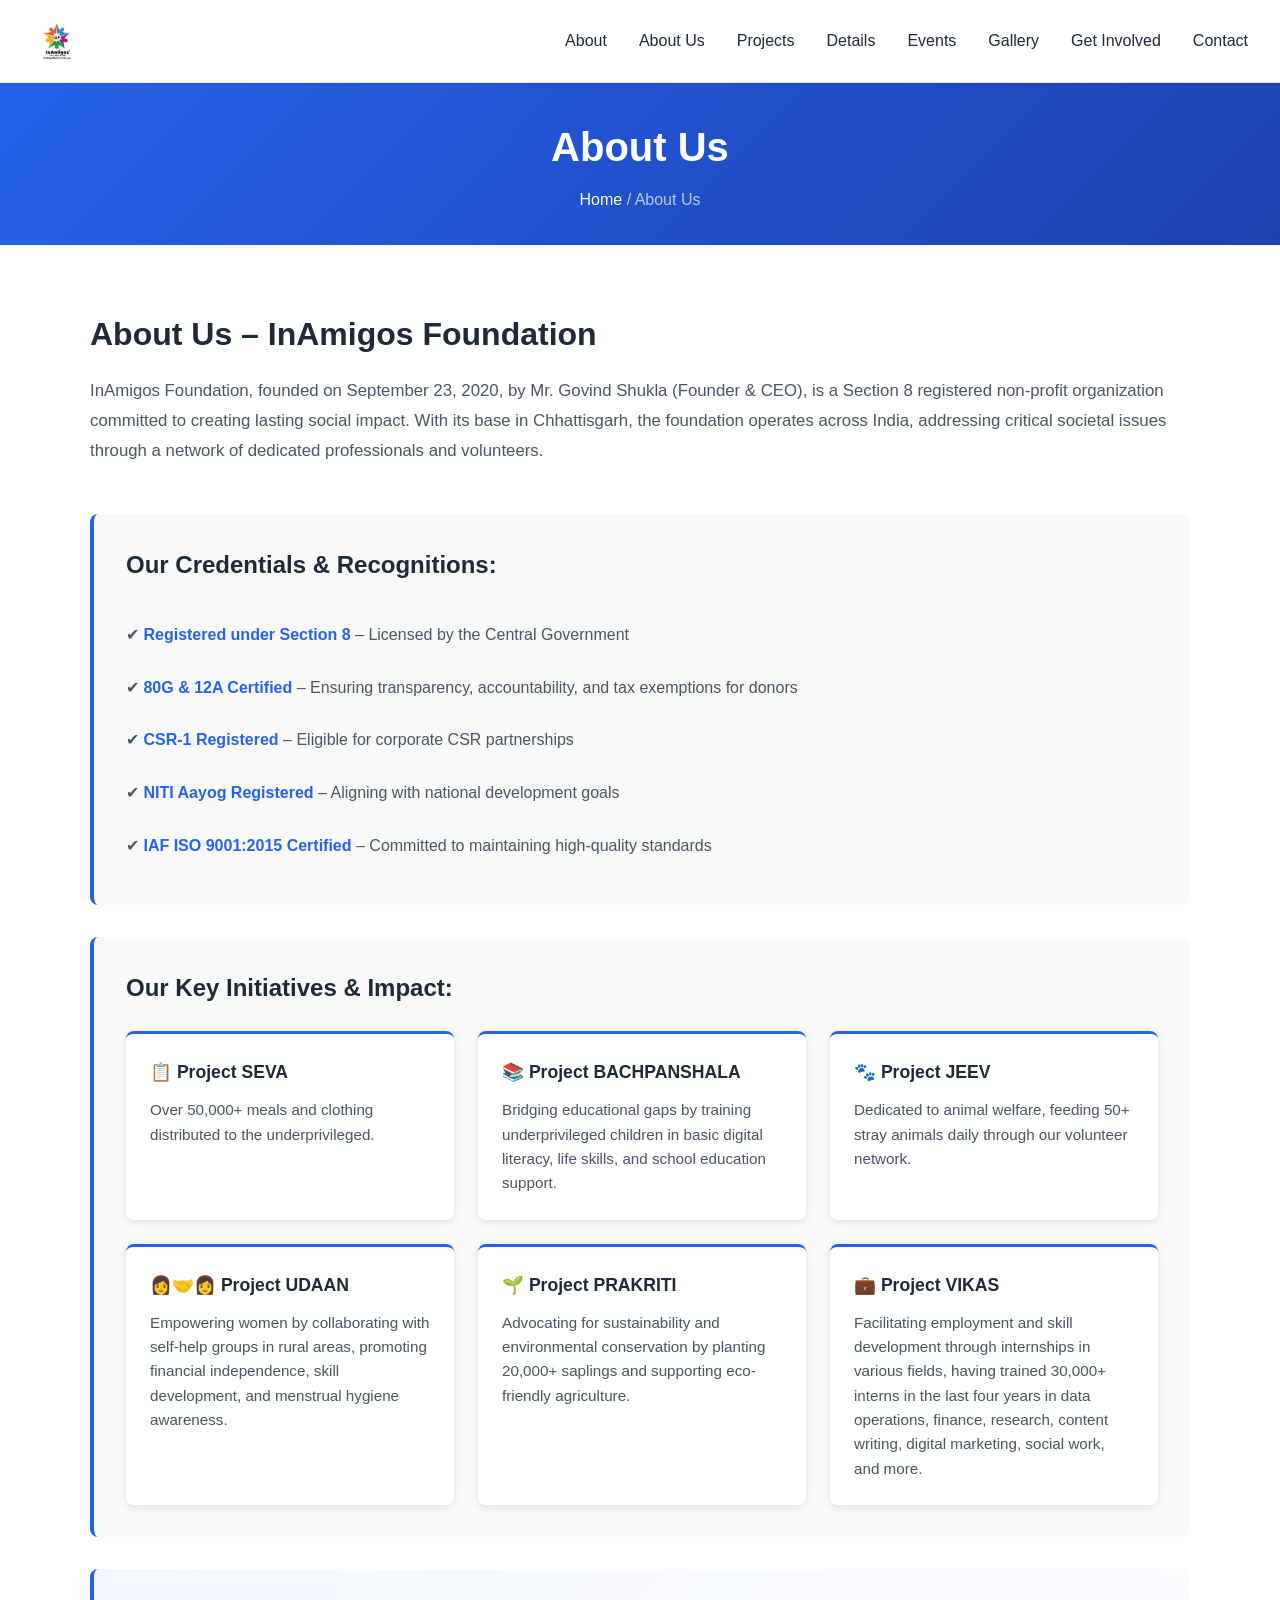
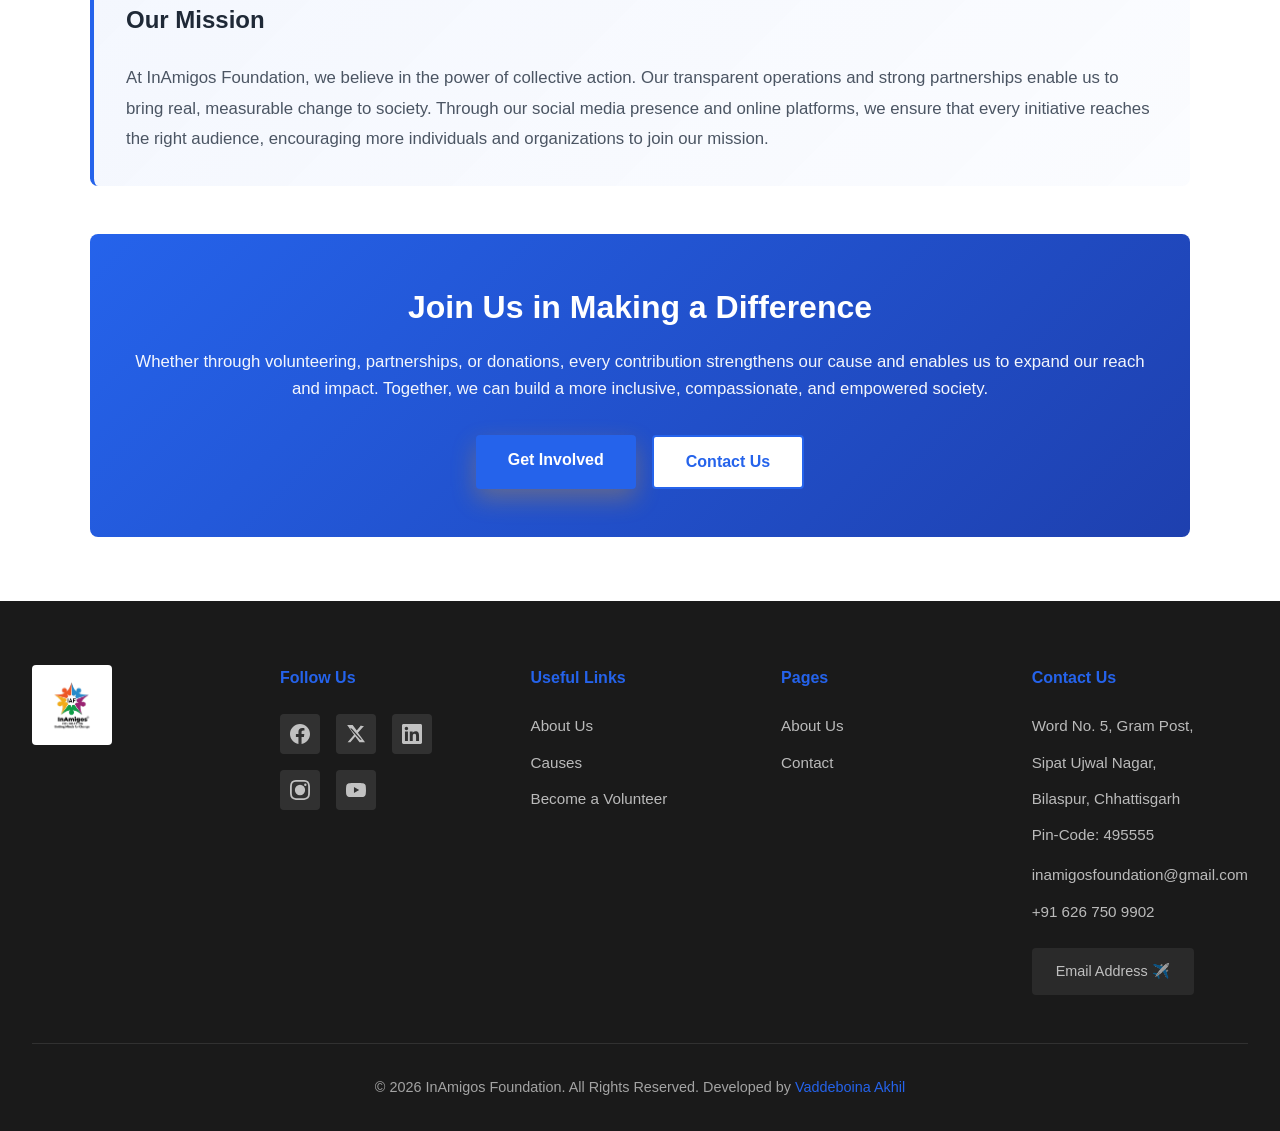
==== commit 5716e347: "Remove theme toggle feature from all pages" ====
--- a/about.html
+++ b/about.html
@@ -12,12 +12,13 @@
         <a href="index.html" class="navbar-brand"><img src="InAmigo Foundation_logo.png" alt="InAmigos Foundation Logo" class="navbar-logo" /></a>
         <ul class="navbar-links">
             <li><a href="index.html#about">About</a></li>
+            <li><a href="about.html">About Us</a></li>
             <li><a href="index.html#projects">Projects</a></li>
             <li><a href="index.html#project-details">Details</a></li>
             <li><a href="index.html#events">Events</a></li>
             <li><a href="index.html#gallery">Gallery</a></li>
             <li><a href="index.html#cta">Get Involved</a></li>
-            <li><a href="about.html">About Us</a></li>
+            <li><a href="contact.html">Contact</a></li>
         </ul>
     </nav>
 
